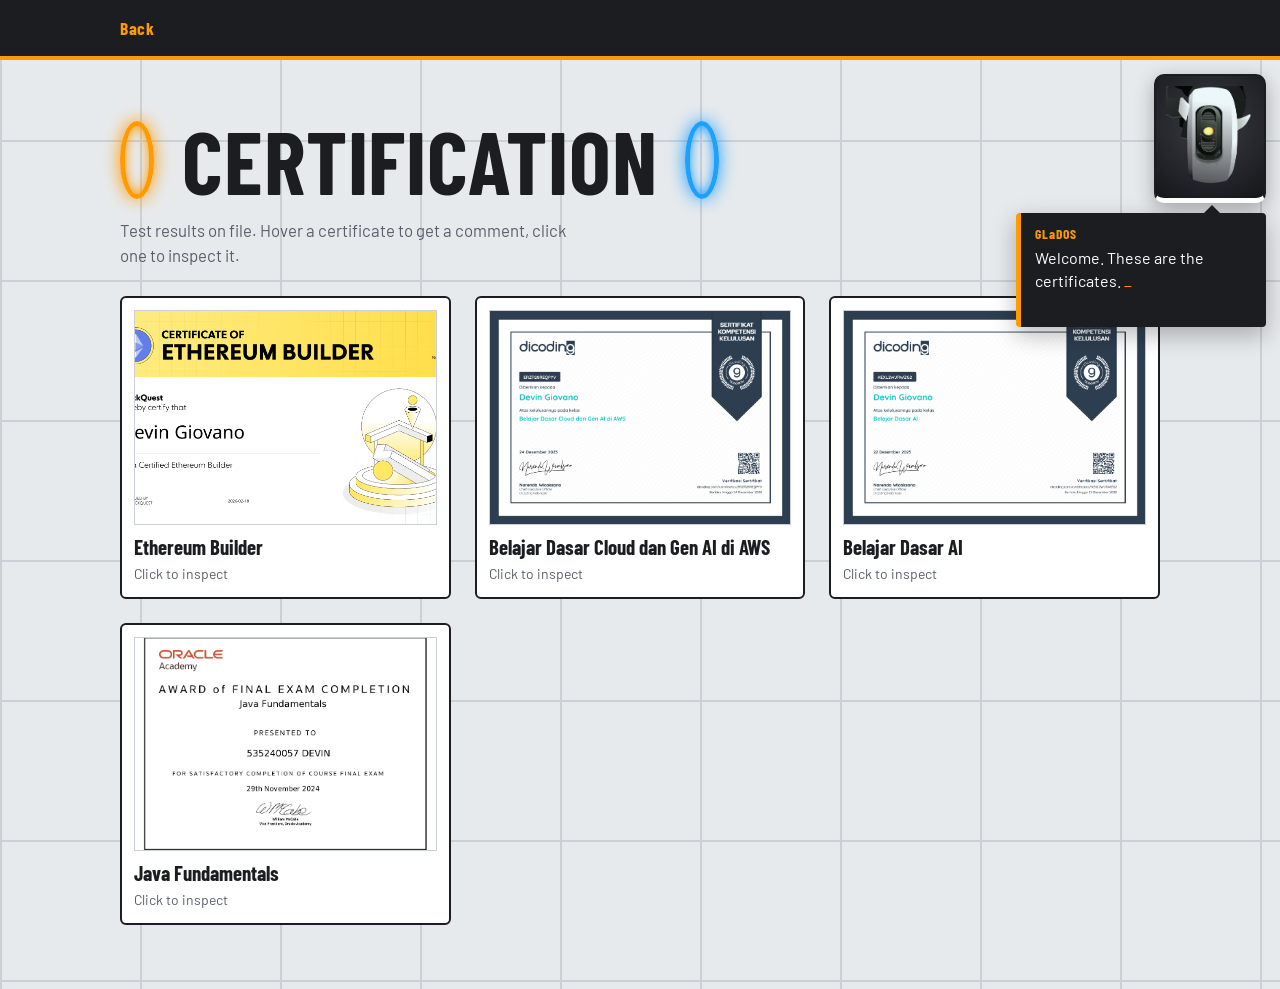
==== certification.html @ f069a180 "Uploading portofolio site" ====
<!DOCTYPE html>
<html lang="en">
<head>
<meta charset="utf-8">
<meta name="viewport" content="width=device-width, initial-scale=1, viewport-fit=cover">
<title>Certification</title>
<link rel="preconnect" href="https://fonts.googleapis.com">
<link rel="preconnect" href="https://fonts.gstatic.com" crossorigin>
<link href="https://fonts.googleapis.com/css2?family=Barlow:wght@400;600&family=Barlow+Condensed:wght@700&display=swap" rel="stylesheet">
<link rel="stylesheet" href="css/portal.css">
</head>
<body>

<!-- TOP BAR-->
<header class="top">
  <div class="wrap"><a class="back" href="index.html">Back</a></div>
</header>

<main>
  <section class="hero">
    <div class="wrap">
      <div class="hero-row">
        <span class="portal" aria-hidden="true"></span>
        <h1>Certification</h1>
        <span class="portal blue" aria-hidden="true"></span>
      </div>
      <p>Test results on file. Hover a certificate to get a comment, click one to inspect it.</p>
    </div>
  </section>

  <!-- segment : certificates, 4 cards (newest first), each image is images/ + the certificate file name -->
  <section>
    <div class="wrap">
      <ul class="certs">
      <li><button class="cert" type="button" data-title="Ethereum Builder" data-desc="Certified Ethereum Builder credential issued by HackQuest on 18 February 2026, showing hands-on knowledge of building on Ethereum.">
        <img src="documents/EtheriumBuilder - DG.png" alt="" loading="lazy"><b>Ethereum Builder</b><small>Click to inspect</small></button></li>
      <li><button class="cert" type="button" data-title="Belajar Dasar Cloud dan Gen AI di AWS" data-desc="Dicoding course made with AWS, finished on 24 December 2025. It covers AWS cloud services, global infrastructure, security, pricing and the basics of AI and generative AI.">
        <img src="documents/CloudandGenai - DG.png" alt="" loading="lazy"><b>Belajar Dasar Cloud dan Gen AI di AWS</b><small>Click to inspect</small></button></li>
      <li><button class="cert" type="button" data-title="Belajar Dasar AI" data-desc="Dicoding beginner course on AI fundamentals, finished on 22 December 2025. It covers data for AI, machine learning and deep learning.">
        <img src="documents/DasarAI - DG.png" alt="" loading="lazy"><b>Belajar Dasar AI</b><small>Click to inspect</small></button></li>
      <li><button class="cert" type="button" data-title="Java Fundamentals" data-desc="Oracle Academy award for passing the Java Fundamentals final exam, received on 29 November 2024.">
        <img src="documents/FinalsJavaFundalmental - DG .png" alt="" loading="lazy"><b>Java Fundamentals</b><small>Click to inspect</small></button></li>
      </ul>
    </div>
  </section>
</main>

<!-- ===== ZOOM VIEW (opened by JavaScript) ===== -->
<div class="modal" id="modal" role="dialog" aria-modal="true" aria-label="Certificate view">
  <div class="zoom"><img id="zimg" alt=""></div>
</div>
<button class="close" id="close" type="button">Close</button>

<aside class="glados" id="glados" aria-label="Assistant">
  <div class="feed">
    <img class="char" src="webasset/glados.png" alt="" onerror="this.hidden=true;document.getElementById('gfall').removeAttribute('hidden')">
    <svg id="gfall" class="char" viewBox="0 0 120 160" aria-hidden="true" hidden>
          <rect x="57" y="0" width="6" height="40" fill="#555"/><rect x="50" y="34" width="20" height="14" rx="3" fill="#3a3d44"/>
          <path d="M22 84c0-24 16-38 38-38s38 14 38 38-16 36-38 36S22 108 22 84z" fill="#d9dde2" stroke="#8a9099" stroke-width="3"/>
          <path d="M22 84c0-6 1-12 4-17l14 10-4 24-12-2c-2-5-2-10-2-15z" fill="#aeb4bc"/><path d="M98 84c0-6-1-12-4-17l-14 10 4 24 12-2c2-5 2-10 2-15z" fill="#aeb4bc"/>
          <circle cx="60" cy="86" r="17" fill="#15161a" stroke="#6b717b" stroke-width="3"/><circle class="eye" cx="60" cy="86" r="9" fill="#FF9A00"/>
          <path d="M44 122l-6 22M76 122l6 22" stroke="#555" stroke-width="5" stroke-linecap="round"/>
        </svg>
  </div>
  <div class="bubble">
    <span class="who" id="who">GLaDOS</span>
    <div class="line"><span class="ghost" id="ghost" aria-hidden="true"></span><span class="typed" id="typed" aria-hidden="true"></span></div>
    <span class="sr" id="sr" aria-live="polite"></span>
  </div>
</aside>

<script src="js/portal.js"></script>
</body>
</html>
---- css/portal.css ----
/* 1. THEME: test chamber (light panels, orange + blue portals)*/
:root{
  --orange:#FF9A00; --blue:#1EA0FF; --ink:#1B1D21; --tile:#E7EAED; --line:#CBD0D6; --muted:#5A606B;
  --hdr:56px;
  --head:"Barlow Condensed","Arial Narrow",system-ui,sans-serif;
  --body:"Barlow","Segoe UI",system-ui,sans-serif;
}

/* 2. BASE STYLES (tiled wall background)*/
*,*::before,*::after{box-sizing:border-box}
[hidden]{display:none!important}
body{margin:0;color:var(--ink);font:1.05rem/1.5 var(--body);background-color:var(--tile);
  background-image:linear-gradient(var(--line) 2px,transparent 2px),linear-gradient(90deg,var(--line) 2px,transparent 2px);background-size:140px 140px;
  padding-bottom:env(safe-area-inset-bottom,0px)}
:focus-visible{outline:3px solid var(--blue);outline-offset:3px}
.wrap{max-width:1080px;margin:0 auto;padding:0 20px}
.sr{position:absolute;width:1px;height:1px;overflow:hidden;clip:rect(0 0 0 0);white-space:nowrap}

/* 3. TOP BAR*/
.top{position:sticky;top:0;z-index:40;padding-top:env(safe-area-inset-top,0px);background:var(--ink);border-bottom:4px solid var(--orange)}
.top .wrap{display:flex;align-items:center;min-height:var(--hdr)}
.back{color:var(--orange);text-decoration:none;font:700 1.1rem var(--head);letter-spacing:.04em;padding:8px 0}
.back:hover{color:#fff}

/* 4. HERO (title between an orange and a blue portal)*/
.hero{padding:56px 0 28px}
.hero-row{display:flex;align-items:center;gap:clamp(12px,3vw,28px)}
.hero h1{margin:0;font:700 clamp(2.6rem,9vw,5.5rem)/1 var(--head);text-transform:uppercase;letter-spacing:.01em}
.hero p{margin:14px 0 0;color:var(--muted);max-width:52ch}
.portal{flex:none;width:clamp(22px,4vw,34px);height:clamp(52px,9vw,78px);border-radius:50%;border:5px solid var(--orange);
  box-shadow:0 0 18px var(--orange),inset 0 0 12px var(--orange);animation:portal 3.2s ease-in-out infinite}
.portal.blue{border-color:var(--blue);box-shadow:0 0 18px var(--blue),inset 0 0 12px var(--blue);animation-delay:-1.6s}
@keyframes portal{50%{transform:scaleY(1.07);filter:brightness(1.25)}}

/* 5. CERTIFICATE GRID (9 cards)*/
main{padding-bottom:64px}
.certs{display:grid;grid-template-columns:repeat(3,1fr);gap:24px;list-style:none;margin:0;padding:0}
@media (max-width:900px){.certs{grid-template-columns:repeat(2,1fr)}}
@media (max-width:560px){.certs{grid-template-columns:1fr}}
.cert{display:block;width:100%;padding:12px;background:#fff;border:2px solid var(--ink);border-radius:6px;cursor:pointer;
  text-align:left;font:inherit;color:inherit;transition:box-shadow .2s,transform .2s}
.cert:hover,.cert:focus-visible{transform:translateY(-4px);box-shadow:0 0 0 3px var(--orange),0 0 28px rgba(255,154,0,.6)}
.cert img{display:block;width:100%;aspect-ratio:1200/850;object-fit:cover;border:1px solid var(--line)}
.cert b{display:block;margin-top:10px;font:700 1.3rem/1.2 var(--head)}
.cert small{color:var(--muted)}

/* 6. AI ASSISTANT (fixed corner: character + speech bubble) */
.glados{position:fixed;z-index:70;top:calc(var(--hdr) + 18px + env(safe-area-inset-top,0px));right:14px;width:min(250px,calc(100vw - 28px));
  display:flex;flex-direction:column;align-items:flex-end;gap:10px;pointer-events:none;
  transition:top .7s cubic-bezier(.2,.8,.2,1),right .7s cubic-bezier(.2,.8,.2,1),width .7s cubic-bezier(.2,.8,.2,1),transform .7s cubic-bezier(.2,.8,.2,1)}
.feed{width:112px;padding:10px;background:radial-gradient(circle at 50% 40%,#3a3d44,#15161a);border:2px solid var(--ink);border-bottom:5px solid var(--orange);
  border-radius:10px;transition:width .7s cubic-bezier(.2,.8,.2,1);box-shadow:0 6px 20px rgba(0,0,0,.3)}
.char{display:block;width:100%;height:auto}
.eye{animation:eye 2.4s ease-in-out infinite}
@keyframes eye{50%{opacity:.55}}
.glados.speaking .eye{animation-duration:.5s}
.glados.speaking .feed{border-bottom-color:#fff}
.bubble{position:relative;width:100%;padding:12px 14px;background:var(--ink);color:#fff;border-left:5px solid var(--orange);border-radius:4px;
  font-size:1rem;line-height:1.45;box-shadow:0 8px 24px rgba(0,0,0,.28)}
.bubble::before{content:"";position:absolute;right:46px;top:-8px;border:8px solid transparent;border-top:0;border-bottom-color:var(--ink)}
.who{display:block;margin-bottom:4px;color:var(--orange);font:700 .85rem var(--head);letter-spacing:.08em}
.line{position:relative}
.ghost{visibility:hidden}                     /* full text, invisible: keeps the bubble from jumping while typing */
.typed{position:absolute;inset:0}
.glados.speaking .typed::after{content:"_";color:var(--orange);animation:blink .6s step-end infinite}
@keyframes blink{50%{opacity:0}}

/* zoomed state: she moves to the middle right and gets bigger */
.glados.big{top:50%;transform:translateY(-50%);right:3vw;width:min(380px,calc(100vw - 28px))}
.glados.big .feed{width:190px}
.glados.big .bubble{font-size:1.1rem;pointer-events:auto}

/* 7. ZOOM VIEW (certificate opens big)*/
.modal{position:fixed;inset:0;z-index:60;background:rgba(12,14,18,.88);opacity:0;visibility:hidden;transition:opacity .35s,visibility .35s}
.modal.open{opacity:1;visibility:visible}
.zoom{position:absolute;inset:0;display:flex;align-items:center;justify-content:center;padding:72px min(470px,46vw) 40px 40px}
.zoom img{display:block;max-width:100%;max-height:100%;background:#fff;box-shadow:0 0 0 3px var(--blue),0 0 60px rgba(30,160,255,.6)}
.close{position:fixed;z-index:80;top:calc(14px + env(safe-area-inset-top,0px));left:14px;padding:10px 18px;background:var(--ink);color:var(--orange);
  border:2px solid var(--orange);border-radius:4px;font:700 1.05rem var(--head);letter-spacing:.05em;cursor:pointer;
  opacity:0;visibility:hidden;transition:opacity .35s,visibility .35s}
.modal.open ~ .close{opacity:1;visibility:visible}
.close:hover{background:var(--orange);color:var(--ink)}

/* 8. MOBILE (assistant becomes a bar docked at the bottom) */
@media (max-width:720px){
  main{padding-bottom:170px}
  .glados,.glados.big{top:auto;bottom:0;left:0;right:0;width:auto;transform:none;flex-direction:row;align-items:flex-start;gap:10px;
    padding:10px 12px calc(10px + env(safe-area-inset-bottom,0px));background:rgba(231,234,237,.97);border-top:4px solid var(--orange);pointer-events:auto}
  .feed,.glados.big .feed{width:72px;flex:none;padding:6px}
  .glados.big .feed{width:92px}
  .bubble,.glados.big .bubble{flex:1;width:auto;max-height:34vh;overflow:auto;font-size:.95rem}
  .bubble::before{display:none}
  .zoom{padding:64px 14px calc(34vh + 40px)}
}
@media (max-width:560px){.hero h1{font-size:clamp(1.7rem,8vw,2.4rem)}.hero-row{gap:10px}}
@media (prefers-reduced-motion:reduce){
  *,*::before,*::after{animation:none!important;transition:none!important}
}
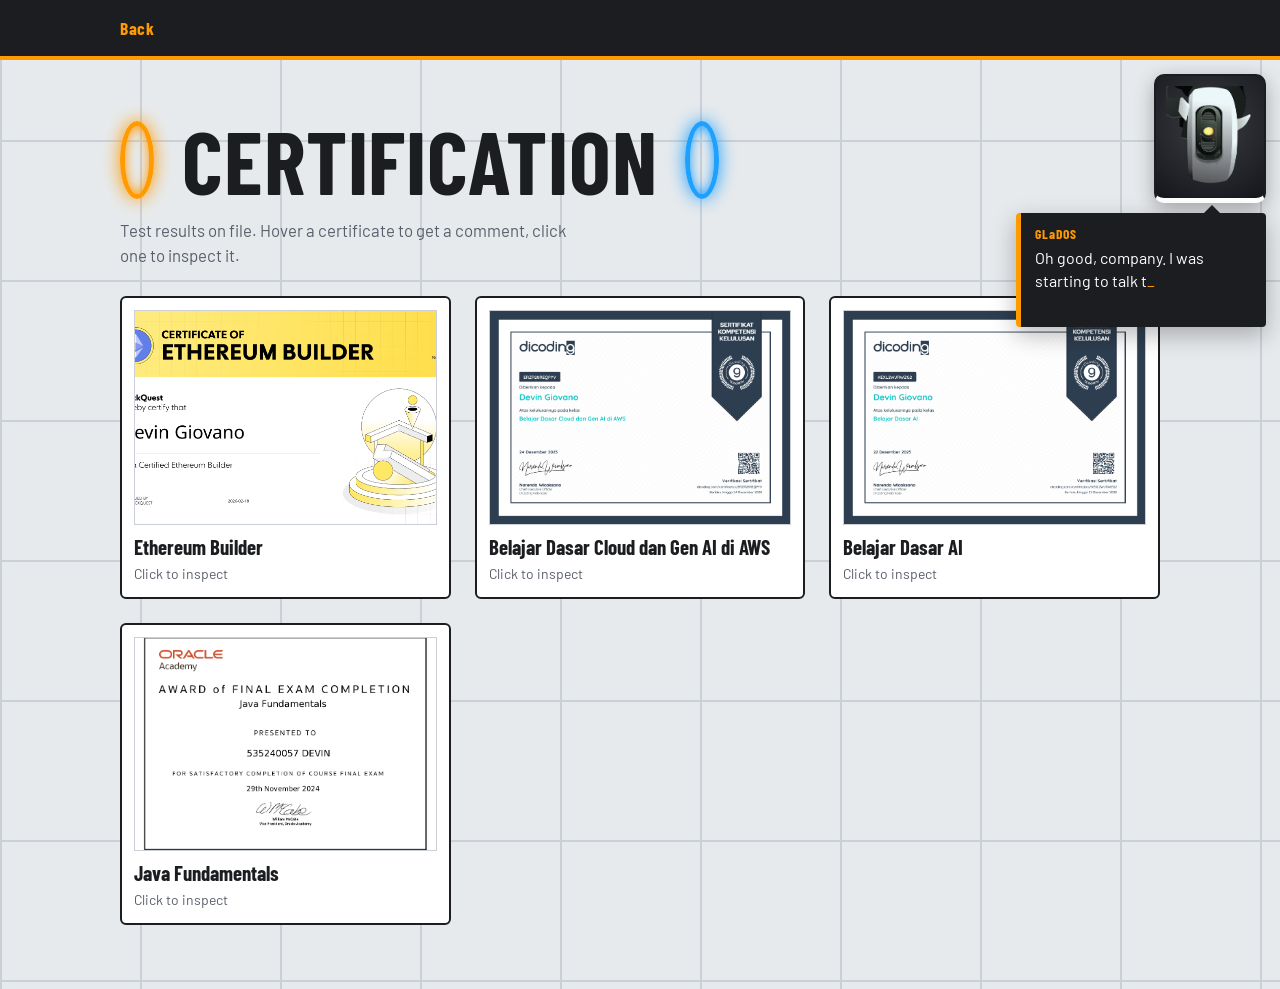
==== commit b47f73c0: "Feat: added prev/next arrow for qol changes and fixed some error" ====
--- a/certification.html
+++ b/certification.html
@@ -28,7 +28,7 @@
     </div>
   </section>
 
-  <!-- segment : certificates, 4 cards (newest first), each image is images/ + the certificate file name -->
+  <!-- segment : certificates -->
   <section>
     <div class="wrap">
       <ul class="certs">
@@ -45,7 +45,7 @@
   </section>
 </main>
 
-<!-- ===== ZOOM VIEW (opened by JavaScript) ===== -->
+<!-- ZOOM VIEW -->
 <div class="modal" id="modal" role="dialog" aria-modal="true" aria-label="Certificate view">
   <div class="zoom"><img id="zimg" alt=""></div>
 </div>
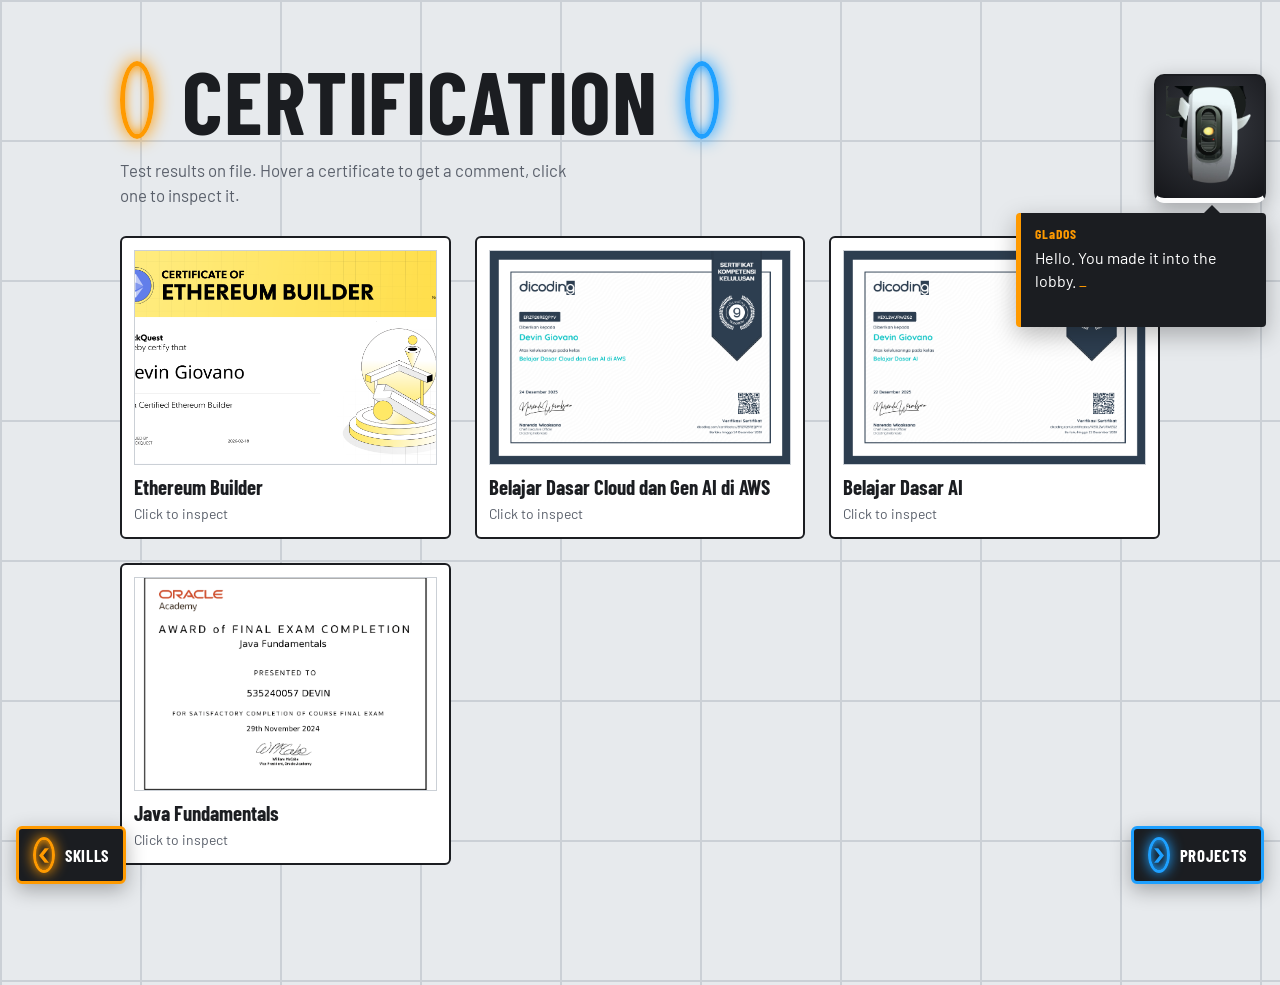
==== commit 6f2bcf7b: "Feat: added prev/next arrow for certification & projects" ====
--- a/certification.html
+++ b/certification.html
@@ -11,10 +11,21 @@
 </head>
 <body>
 
-<!-- TOP BAR-->
-<header class="top">
-  <div class="wrap"><a class="back" href="index.html">Back</a></div>
-</header>
+<!-- side bar -->
+<a class="side side-prev" href="skillninterest.html" aria-label="Previous: Skill and Interest">
+  <span class="side-portal" aria-hidden="true">
+    <svg class="side-ico" viewBox="0 0 14 20"><polygon points="0,0 6,0 14,10 6,20 0,20 8,10"/></svg>
+  </span>
+  <small>PREV</small>
+  <span class="side-t">Skills</span>
+</a>
+<a class="side side-next" href="projects.html" aria-label="Next: Projects">
+  <span class="side-portal" aria-hidden="true">
+    <svg class="side-ico" viewBox="0 0 14 20"><polygon points="0,0 6,0 14,10 6,20 0,20 8,10"/></svg>
+  </span>
+  <small>NEXT</small>
+  <span class="side-t">Projects</span>
+</a>
 
 <main>
   <section class="hero">
--- a/css/portal.css
+++ b/css/portal.css
@@ -1,4 +1,4 @@
-/* 1. THEME: test chamber (light panels, orange + blue portals)*/
+/* 1. THEME: test chamber */
 :root{
   --orange:#FF9A00; --blue:#1EA0FF; --ink:#1B1D21; --tile:#E7EAED; --line:#CBD0D6; --muted:#5A606B;
   --hdr:56px;
@@ -6,7 +6,7 @@
   --body:"Barlow","Segoe UI",system-ui,sans-serif;
 }
 
-/* 2. BASE STYLES (tiled wall background)*/
+/* 2. BASE STYLES */
 *,*::before,*::after{box-sizing:border-box}
 [hidden]{display:none!important}
 body{margin:0;color:var(--ink);font:1.05rem/1.5 var(--body);background-color:var(--tile);
@@ -22,7 +22,7 @@
 .back{color:var(--orange);text-decoration:none;font:700 1.1rem var(--head);letter-spacing:.04em;padding:8px 0}
 .back:hover{color:#fff}
 
-/* 4. HERO (title between an orange and a blue portal)*/
+/* 4. HERO */
 .hero{padding:56px 0 28px}
 .hero-row{display:flex;align-items:center;gap:clamp(12px,3vw,28px)}
 .hero h1{margin:0;font:700 clamp(2.6rem,9vw,5.5rem)/1 var(--head);text-transform:uppercase;letter-spacing:.01em}
@@ -32,7 +32,7 @@
 .portal.blue{border-color:var(--blue);box-shadow:0 0 18px var(--blue),inset 0 0 12px var(--blue);animation-delay:-1.6s}
 @keyframes portal{50%{transform:scaleY(1.07);filter:brightness(1.25)}}
 
-/* 5. CERTIFICATE GRID (9 cards)*/
+/* 5. CERTIFICATE GRID */
 main{padding-bottom:64px}
 .certs{display:grid;grid-template-columns:repeat(3,1fr);gap:24px;list-style:none;margin:0;padding:0}
 @media (max-width:900px){.certs{grid-template-columns:repeat(2,1fr)}}
@@ -44,7 +44,7 @@
 .cert b{display:block;margin-top:10px;font:700 1.3rem/1.2 var(--head)}
 .cert small{color:var(--muted)}
 
-/* 6. AI ASSISTANT (fixed corner: character + speech bubble) */
+/* 6. AI ASSISTANT  */
 .glados{position:fixed;z-index:70;top:calc(var(--hdr) + 18px + env(safe-area-inset-top,0px));right:14px;width:min(250px,calc(100vw - 28px));
   display:flex;flex-direction:column;align-items:flex-end;gap:10px;pointer-events:none;
   transition:top .7s cubic-bezier(.2,.8,.2,1),right .7s cubic-bezier(.2,.8,.2,1),width .7s cubic-bezier(.2,.8,.2,1),transform .7s cubic-bezier(.2,.8,.2,1)}
@@ -60,7 +60,7 @@
 .bubble::before{content:"";position:absolute;right:46px;top:-8px;border:8px solid transparent;border-top:0;border-bottom-color:var(--ink)}
 .who{display:block;margin-bottom:4px;color:var(--orange);font:700 .85rem var(--head);letter-spacing:.08em}
 .line{position:relative}
-.ghost{visibility:hidden}                     /* full text, invisible: keeps the bubble from jumping while typing */
+.ghost{visibility:hidden}           
 .typed{position:absolute;inset:0}
 .glados.speaking .typed::after{content:"_";color:var(--orange);animation:blink .6s step-end infinite}
 @keyframes blink{50%{opacity:0}}
@@ -95,4 +95,50 @@
 @media (max-width:560px){.hero h1{font-size:clamp(1.7rem,8vw,2.4rem)}.hero-row{gap:10px}}
 @media (prefers-reduced-motion:reduce){
   *,*::before,*::after{animation:none!important;transition:none!important}
+}
+
+/* 9. SIDE NAV */
+.side{--c:var(--orange);position:fixed;top:62%;z-index:45;width:96px;
+  display:flex;flex-direction:column;align-items:center;gap:8px;padding:16px 6px 14px;
+  background:var(--ink);color:#fff;border:3px solid var(--c);border-radius:6px;text-decoration:none;
+  transform:translateY(-50%);box-shadow:0 6px 20px rgba(0,0,0,.3);
+  transition:background .2s,color .2s,border-color .2s,box-shadow .2s,transform .2s}
+.side-prev{left:12px}
+.side-next{--c:var(--blue);right:12px}
+
+.side-portal{display:grid;place-items:center;width:34px;height:58px;border-radius:50%;
+  border:4px solid var(--c);box-shadow:0 0 14px var(--c),inset 0 0 10px var(--c);
+  animation:portal 3.2s ease-in-out infinite;transition:border-color .2s,box-shadow .2s}
+.side-next .side-portal{animation-delay:-1.6s}
+.side-ico{width:10px;height:15px;fill:var(--c);transition:fill .2s}
+.side-prev .side-ico{transform:scaleX(-1)}
+.side small{font:700 .8rem var(--head);letter-spacing:.14em;color:var(--c);transition:color .2s}
+.side-t{font:700 1.05rem/1.1 var(--head);text-transform:uppercase;letter-spacing:.04em;text-align:center}
+
+.side:hover,.side:focus-visible{background:var(--c);color:var(--ink);
+  transform:translateY(calc(-50% - 4px));box-shadow:0 0 0 3px var(--c),0 0 28px var(--c)}
+.side:hover .side-portal,.side:focus-visible .side-portal{border-color:var(--ink);box-shadow:none}
+.side:hover .side-ico,.side:focus-visible .side-ico{fill:var(--ink)}
+.side:hover small,.side:focus-visible small{color:var(--ink)}
+
+/* medium screens: bottom corners (the assistant lives top right) */
+@media (min-width:721px) and (max-width:1300px){
+  .side{top:auto;bottom:calc(16px + env(safe-area-inset-bottom,0px));transform:none;width:auto;
+    flex-direction:row;gap:10px;padding:8px 14px}
+  .side:hover,.side:focus-visible{transform:translateY(-4px)}
+  .side small{display:none}
+  .side-portal{width:22px;height:36px;border-width:3px}
+  .side-prev{left:16px}
+  .side-next{right:16px}
+  main{padding-bottom:120px}
+}
+
+/* phones: small portal buttons inside the top bar, since the assistant docks at the bottom */
+@media (max-width:720px){
+  .side{top:calc(5px + env(safe-area-inset-top,0px));bottom:auto;transform:none;z-index:41;width:auto;padding:4px 8px}
+  .side:hover,.side:focus-visible{transform:none}
+  .side small,.side-t{display:none}
+  .side-portal{width:20px;height:32px;border-width:3px}
+  .side-prev{left:auto;right:64px}
+  .side-next{right:12px}
 }
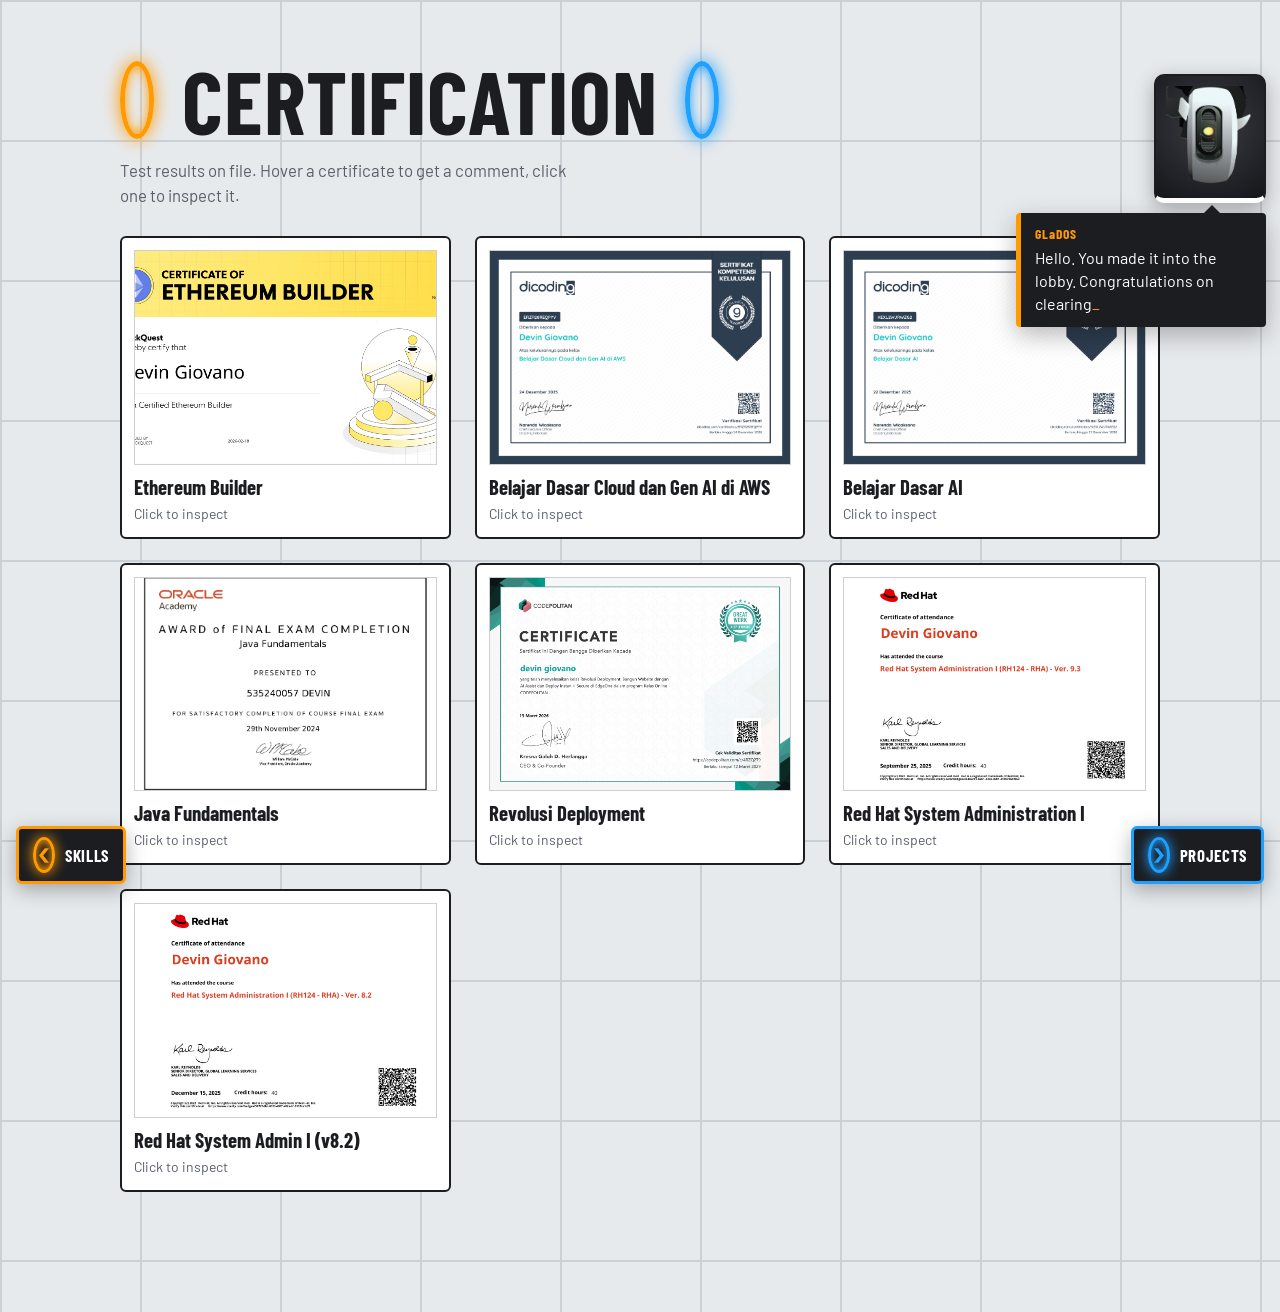
==== commit 3bdbd6d5: "feat : adding more certification and glados dialogue" ====
--- a/certification.html
+++ b/certification.html
@@ -51,6 +51,12 @@
         <img src="documents/DasarAI - DG.png" alt="" loading="lazy"><b>Belajar Dasar AI</b><small>Click to inspect</small></button></li>
       <li><button class="cert" type="button" data-title="Java Fundamentals" data-desc="Oracle Academy award for passing the Java Fundamentals final exam, received on 29 November 2024.">
         <img src="documents/FinalsJavaFundalmental - DG .png" alt="" loading="lazy"><b>Java Fundamentals</b><small>Click to inspect</small></button></li>
+      <li><button class="cert" type="button" data-title="Revolusi Deployment" data-desc="Codepolitan online class certificate, issued on 13 March 2026 and valid until 12 March 2029. It covers building a website with AI assistants and deploying it instantly and securely on EdgeOne.">
+        <img src="documents/Codepolitan - DG.png" alt="" loading="lazy"><b>Revolusi Deployment</b><small>Click to inspect</small></button></li>
+      <li><button class="cert" type="button" data-title="Red Hat System Administration I" data-desc="Red Hat certificate of attendance for course RH124 (version 9.3), issued on 25 September 2025 with 40 credit hours. It covers the fundamentals of administering a Red Hat Enterprise Linux system.">
+        <img src="documents/Redhat 9.3 - DG.png" alt="" loading="lazy"><b>Red Hat System Administration I</b><small>Click to inspect</small></button></li>
+      <li><button class="cert" type="button" data-title="Red Hat System Administration I (v8.2)" data-desc="Red Hat certificate of attendance for course RH124 (version 8.2), issued on 15 December 2025 with 40 credit hours. It covers the fundamentals of administering a Red Hat Enterprise Linux system.">
+        <img src="documents/Redhat8.2 - DG.png" alt="" loading="lazy"><b>Red Hat System Admin I (v8.2)</b><small>Click to inspect</small></button></li>
       </ul>
     </div>
   </section>
